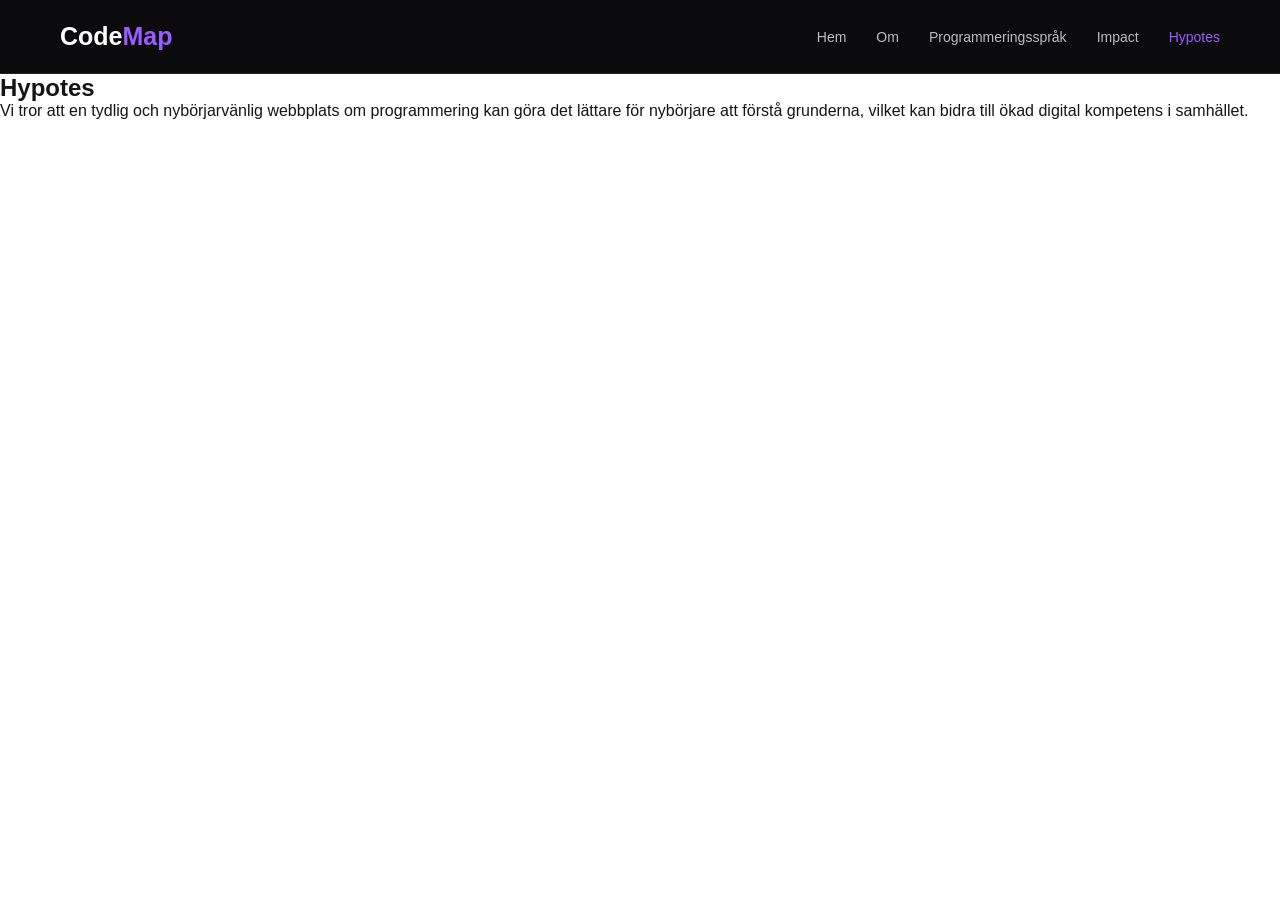
==== Hypotes.html @ 4ea24739 "Skapade hypotes" ====
<!DOCTYPE html>
<html lang="sv">

<head>
    <meta charset="UTF-8">
    <meta name="viewport" content="width=device-width, initial-scale=1.0">
    <title>Hypotes</title>
    <link rel="stylesheet" href="style.css">
</head>

<body>

<header>
    <nav>
        <div class="logo">
            Code<span>Map</span>
        </div>

        <ul class="menu">
            <li><a href="index.html">Hem</a></li>
            <li><a href="#">Om</a></li>
            <li><a href="programmeringssprak.html">Programmeringsspråk</a></li>
            <li><a href="Impact.html">Impact</a></li>
            <li><a href="Hypotes.html" class="active">Hypotes</a></li>
        </ul>
    </nav>
</header>

<main>
    <section class="hypotes">
        <h1>Hypotes</h1>

        <p>
            Vi tror att en tydlig och nybörjarvänlig webbplats om programmering kan göra det lättare för nybörjare att förstå grunderna, vilket kan bidra till ökad digital kompetens i samhället.
        </p>
    </section>
</main>

</body>
</html>
---- style.css ----
* {
    margin: 0;
    padding: 0;
    box-sizing: border-box;
}

body {
    font-family: Arial, Helvetica, sans-serif;

    background-color: #ffffff;

    color: #151515;
}


/* =================================
   MENY
================================= */

header {
    background-color: #0b0b0d;

    padding: 22px 60px;

    border-bottom: 1px solid #252329;
}

nav {
    max-width: 1200px;

    margin: auto;

    display: flex;

    align-items: center;

    justify-content: space-between;
}


/* LOGGA */

.logo {
    color: white;

    font-size: 25px;

    font-weight: bold;
}

.logo span {
    color: #9b5cff;
}


/* MENY-LÄNKAR */

.menu {
    list-style: none;

    display: flex;

    gap: 30px;
}

.menu a {
    color: #bdb9c5;

    text-decoration: none;

    font-size: 14px;

    transition: 0.2s;
}

.menu a:hover {
    color: white;
}

.menu a.active {
    color: #9b5cff;
}


/* =================================
   HERO / FRAMSIDA
================================= */

.hero {
    background-color: #0b0b0d;

    color: white;

    min-height: 600px;

    padding: 100px 60px;

    display: flex;

    align-items: center;

    justify-content: space-between;

    gap: 80px;
}

.hero-text {
    max-width: 600px;

    margin-left: calc((100% - 1200px) / 2);
}


/* LITEN RUBRIK */

.small-title {
    color: #9b5cff;

    font-size: 12px;

    font-weight: bold;

    letter-spacing: 2px;

    margin-bottom: 20px;
}


/* HUVUDRUBRIK */

.hero h1 {
    font-size: 58px;

    line-height: 1.1;

    margin-bottom: 25px;
}

.hero h1 span {
    color: #9b5cff;
}


/* BESKRIVNING */

.description {
    color: #aaa7b0;

    font-size: 17px;

    line-height: 1.7;

    max-width: 550px;

    margin-bottom: 30px;
}


/* KNAPP */

.button {
    display: inline-block;

    background-color: #8b4de8;

    color: white;

    text-decoration: none;

    padding: 14px 25px;

    border-radius: 6px;

    font-weight: bold;

    font-size: 14px;

    transition: 0.2s;
}

.button:hover {
    background-color: #7137c5;
}


/* =================================
   CODE-RUTA
================================= */

.code-box {
    width: 480px;

    background-color: #141318;

    border: 1px solid #302c38;

    border-radius: 10px;

    margin-right: calc((100% - 1200px) / 2);

    box-shadow: 0 20px 60px rgba(0, 0, 0, 0.4);
}


/* ÖVRE DELEN AV KODRUTAN */

.code-header {
    height: 45px;

    border-bottom: 1px solid #2b2731;

    display: flex;

    align-items: center;

    gap: 7px;

    padding-left: 18px;
}

.code-header span {
    width: 10px;

    height: 10px;

    border-radius: 50%;

    background-color: #555;
}


/* KOD */

.code {
    padding: 30px;

    font-family: "Courier New", monospace;

    font-size: 14px;

    line-height: 2;
}

.code p {
    color: white;
}

.number {
    color: #55515e;

    display: inline-block;

    width: 30px;
}

.purple {
    color: #b57cff;
}

.green {
    color: #8bd17c;
}

.comment {
    color: #65616c;
}


/* =================================
   OM CODEMAP
================================= */

.about {
    text-align: center;

    padding: 90px 30px;
}

.about h2 {
    font-size: 40px;

    margin-bottom: 20px;
}

.about h2 span {
    color: #8b4de8;
}

.about-text {
    max-width: 700px;

    margin: auto;

    color: #666;

    line-height: 1.8;

    font-size: 16px;
}
.abstract-hero {
    padding: 110px 24px 100px;
    text-align: center;
    background: linear-gradient(
        135deg,
        #ffffff,
        #f8f4ff
    );
}

.abstract-hero .section-content {
    max-width: 850px;
}

.abstract-hero h1 {
    margin: 20px 0;
    color: #17121f;
    font-size: clamp(2.5rem, 6vw, 5rem);
    line-height: 1.05;
    letter-spacing: -2px;
}

.abstract-hero p:not(.section-subtitle) {
    max-width: 680px;
    margin: 0 auto;
    color: #66616f;
    font-size: 1.1rem;
    line-height: 1.8;
}

.abstract-overview {
    padding: 100px 24px;
    background-color: #ffffff;
}

.abstract-overview h2 {
    margin: 18px 0 25px;
    color: #17121f;
    font-size: clamp(2rem, 4vw, 3rem);
}

.abstract-intro {
    max-width: 750px;
    margin-bottom: 45px;
    color: #66616f;
    line-height: 1.8;
}

.abstract-page-grid {
    display: grid;
    grid-template-columns: repeat(2, 1fr);
    gap: 25px;
}

.abstract-page-card {
    display: block;
    padding: 35px;
    border: 1px solid #e9e3f3;
    border-radius: 24px;
    background-color: #ffffff;
    color: inherit;
    text-decoration: none;
    box-shadow: 0 10px 35px rgba(40, 20, 70, 0.04);
    transition: transform 0.25s ease,
                box-shadow 0.25s ease;
}

.abstract-page-card:hover {
    transform: translateY(-6px);
    box-shadow: 0 15px 40px rgba(40, 20, 70, 0.1);
}

.abstract-page-card span {
    display: block;
    margin-bottom: 25px;
    color: #8b5cf6;
    font-size: 0.9rem;
    font-weight: bold;
}

.abstract-page-card h3 {
    margin-bottom: 15px;
    color: #17121f;
    font-size: 1.6rem;
}

.abstract-page-card p {
    min-height: 85px;
    margin-bottom: 25px;
    color: #66616f;
    line-height: 1.8;
}

.abstract-page-card strong {
    color: #8b5cf6;
}

.abstract-summary {
    padding: 100px 24px;
    text-align: center;
    background: linear-gradient(
        135deg,
        #f8f4ff,
        #ffffff
    );
}

.abstract-summary .section-content {
    max-width: 850px;
}

.abstract-summary h2 {
    margin: 18px 0;
    color: #17121f;
    font-size: clamp(2rem, 4vw, 3rem);
}

.abstract-summary p:not(.section-subtitle) {
    max-width: 700px;
    margin: 0 auto 30px;
    color: #66616f;
    line-height: 1.8;
}


/* =================================
   PROGRAMMERINGSSPRÅK
================================= */

.languages {
    background-color: #f6f3fa;

    padding: 90px 60px;
}


/* RUBRIK */

.section-title {
    max-width: 1200px;

    margin: auto;

    display: flex;

    justify-content: space-between;

    align-items: end;

    margin-bottom: 45px;
}

.section-title h2 {
    font-size: 38px;
}

.section-title > p {
    color: #666;

    max-width: 400px;

    line-height: 1.6;
}


/* KORT */

.language-container {
    max-width: 1200px;

    margin: auto;

    display: grid;

    grid-template-columns: repeat(4, 1fr);

    gap: 20px;
}

.language-card {
    background-color: white;

    border: 1px solid #ddd;

    border-radius: 10px;

    padding: 30px;

    transition: 0.2s;
}

.language-card:hover {
    transform: translateY(-5px);

    border-color: #a97bea;

    box-shadow: 0 10px 30px rgba(80, 40, 120, 0.1);
}


/* IKON */

.language-icon {
    width: 48px;

    height: 48px;

    background-color: #eee5fb;

    color: #7d3fd1;

    border-radius: 8px;

    display: flex;

    align-items: center;

    justify-content: center;

    font-weight: bold;

    margin-bottom: 25px;
}


/* KORT RUBRIK */

.language-card h3 {
    font-size: 22px;

    margin-bottom: 12px;
}


/* KORT TEXT */

.language-card p {
    color: #666;

    font-size: 14px;

    line-height: 1.7;

    min-height: 95px;

    margin-bottom: 20px;
}


/* LÄS MER */

.language-card a {
    color: #7d3fd1;

    text-decoration: none;

    font-size: 13px;

    font-weight: bold;
}


/* =================================
   QUIZ
================================= */

.quiz {
    padding: 100px 30px;

    text-align: center;

    background-color: white;
}

.quiz h2 {
    font-size: 40px;

    margin-bottom: 20px;
}

.quiz h2 span {
    color: #8b4de8;
}

.quiz p:not(.small-title) {
    color: #666;

    margin-bottom: 30px;
}


/* =================================
   FOOTER
================================= */

footer {
    background-color: #0b0b0d;

    color: white;

    padding: 50px 60px 25px;
}

.footer-content {
    max-width: 1200px;

    margin: auto;

    display: flex;

    justify-content: space-between;

    align-items: center;

    padding-bottom: 35px;
}

.footer-content p {
    color: #777;

    font-size: 13px;

    margin-top: 10px;
}

.footer-links {
    display: flex;

    gap: 25px;
}

.footer-links a {
    color: #999;

    text-decoration: none;

    font-size: 13px;
}

.footer-links a:hover {
    color: #9b5cff;
}

.copyright {
    max-width: 1200px;

    margin: auto;

    border-top: 1px solid #29262e;

    padding-top: 20px;

    color: #555;

    font-size: 12px;
}

/* ========================================
   PROGRAMMERINGSSPRÅK - INTRO
======================================== */

.languages-intro {
    background: #ffffff;
    text-align: center;
    padding: 100px 30px 110px;
}

.languages-intro h1 {
    max-width: 1000px;
    margin: 35px auto 25px;
    font-size: 58px;
    line-height: 1.1;
    color: #17151a;
}

.languages-intro h1 span {
    color: #9b5cff;
}

.intro-text {
    max-width: 850px;
    margin: 0 auto;
    font-size: 21px;
    line-height: 1.8;
    color: #66616d;
}


/* ========================================
   ÖVERSIKT
======================================== */

.language-overview {
    background: #f6f3fa;
    padding: 100px 3.5% 110px;
}

.overview-heading {
    display: flex;
    justify-content: space-between;
    align-items: end;
    gap: 60px;
    margin-bottom: 55px;
}

.overview-heading h2 {
    margin-top: 30px;
    font-size: 48px;
    color: #17151a;
}

.overview-heading > p {
    max-width: 450px;
    font-size: 20px;
    line-height: 1.8;
    color: #66616d;
}


/* ========================================
   SPRÅK-KORT
======================================== */

.language-grid {
    display: grid;
    grid-template-columns: repeat(4, 1fr);
    gap: 30px;
}

.language-card {
    background: #ffffff;
    border: 1px solid #ded9e5;
    border-radius: 15px;
    padding: 38px 30px;
    transition: transform 0.3s ease,
                box-shadow 0.3s ease;
}

.language-card:hover {
    transform: translateY(-8px);
    box-shadow: 0 15px 35px rgba(50, 25, 80, 0.10);
}

.language-icon {
    display: flex;
    justify-content: center;
    align-items: center;

    width: 70px;
    height: 70px;
    margin-bottom: 28px;

    border-radius: 12px;
    background: #eee3ff;

    color: #8b4de8;
    font-size: 24px;
    font-weight: bold;
}

.language-card h3 {
    margin-bottom: 15px;
    font-size: 25px;
    color: #17151a;
}

.language-card p {
    min-height: 90px;
    font-size: 16px;
    line-height: 1.7;
    color: #6b6572;
}

.language-link {
    display: inline-block;
    margin-top: 20px;

    color: #8b4de8;
    font-weight: bold;
    text-decoration: none;
}

.language-link:hover {
    color: #6e2fc5;
}


/* ========================================
   DETALJER OM SPRÅKEN
======================================== */

.language-details {
    background: #ffffff;
    padding: 100px 6%;
}

.language-detail {
    display: grid;
    grid-template-columns: 1fr 1fr;
    align-items: center;
    gap: 100px;

    max-width: 1300px;
    margin: 0 auto;
    padding: 90px 0;

    border-bottom: 1px solid #e8e3ee;
}

.language-detail:last-child {
    border-bottom: none;
}

.language-detail.reverse .detail-text {
    order: 2;
}

.language-detail.reverse .detail-code {
    order: 1;
}

.detail-text h2 {
    margin: 25px 0;
    font-size: 43px;
    line-height: 1.15;
    color: #17151a;
}

.detail-text p:not(.small-title) {
    font-size: 18px;
    line-height: 1.8;
    color: #66616d;
}

.detail-text h3 {
    margin-top: 30px;
    margin-bottom: 15px;
    color: #17151a;
}

.detail-text ul {
    padding-left: 22px;
    color: #66616d;
    line-height: 2;
}


/* ========================================
   KODRUTOR
======================================== */

.detail-code {
    overflow: hidden;

    background: #141318;
    border: 1px solid #38313f;
    border-radius: 15px;

    box-shadow: 0 20px 50px rgba(20, 15, 30, 0.12);
}

.detail-code .code-header {
    display: flex;
    gap: 10px;
    align-items: center;

    padding: 20px 25px;
    border-bottom: 1px solid #38313f;
}

.detail-code .code-header span {
    width: 14px;
    height: 14px;
    border-radius: 50%;
    background: #5d5962;
}

.detail-code pre {
    overflow-x: auto;
    padding: 35px;

    color: #d8c9e8;
    font-size: 16px;
    line-height: 1.8;
}

.detail-code code {
    font-family: "Courier New", monospace;
}


/* ========================================
   AVSLUTNING
======================================== */

.languages-ending {
    padding: 100px 30px;
    text-align: center;
    background: #f6f3fa;
}

.languages-ending h2 {
    margin: 25px auto;
    font-size: 45px;
    color: #17151a;
}

.languages-ending p:not(.small-title) {
    max-width: 600px;
    margin: 0 auto 30px;

    font-size: 19px;
    line-height: 1.7;
    color: #66616d;
}


/* ========================================
   RESPONSIV DESIGN
======================================== */

@media (max-width: 1100px) {

    .language-grid {
        grid-template-columns: repeat(2, 1fr);
    }

    .overview-heading {
        align-items: start;
        flex-direction: column;
        gap: 10px;
    }

    .language-detail {
        gap: 50px;
    }

    .languages-intro h1 {
        font-size: 48px;
    }

}


@media (max-width: 750px) {

    .languages-intro {
        padding: 70px 25px;
    }

    .languages-intro h1 {
        font-size: 38px;
    }

    .intro-text {
        font-size: 17px;
    }

    .language-overview {
        padding: 70px 25px;
    }

    .overview-heading h2 {
        font-size: 36px;
    }

    .language-grid {
        grid-template-columns: 1fr;
    }

    .language-details {
        padding: 50px 25px;
    }

    .language-detail {
        grid-template-columns: 1fr;
        gap: 35px;
        padding: 60px 0;
    }

    .language-detail.reverse .detail-text,
    .language-detail.reverse .detail-code {
        order: initial;
    }

    .detail-text h2 {
        font-size: 34px;
    }

    .languages-ending h2 {
        font-size: 34px;
    }

}
/* Responsiv design */
@media (max-width: 700px) {

    .abstract-hero,
    .abstract-overview,
    .abstract-summary {
        padding: 70px 20px;
    }

    .abstract-page-grid {
        grid-template-columns: 1fr;
    }

    .abstract-page-card {
        padding: 28px;
    }

    .abstract-page-card p {
        min-height: auto;
    }

}

.abstract-overview {
    padding: 100px 24px;
    background-color: #ffffff;
    text-align: center;
}

.abstract-overview .section-content {
    max-width: 850px;
    margin: 0 auto;
    text-align: center;
}

.abstract-overview p {
    max-width: 850px;
    margin-left: auto;
    margin-right: auto;
}
/* Centrera hela idéabstract-sidan */

.abstract-hero,
.abstract-overview,
.abstract-summary {
    text-align: center;
}

/* Centrera innehållets bredd */
.abstract-hero .section-content,
.abstract-overview .section-content,
.abstract-summary .section-content {
    max-width: 850px;
    margin: 0 auto;
}

/* Centrera korten på sidan */
.abstract-page-grid {
    max-width: 1100px;
    margin: 0 auto;
}

/* Centrera texten i korten */
.abstract-page-card {
    text-align: center;
}

/* Centrera knappar */
.abstract-overview .button,
.abstract-summary .button {
    display: block;
    width: fit-content;
    margin: 30px auto 0;
}
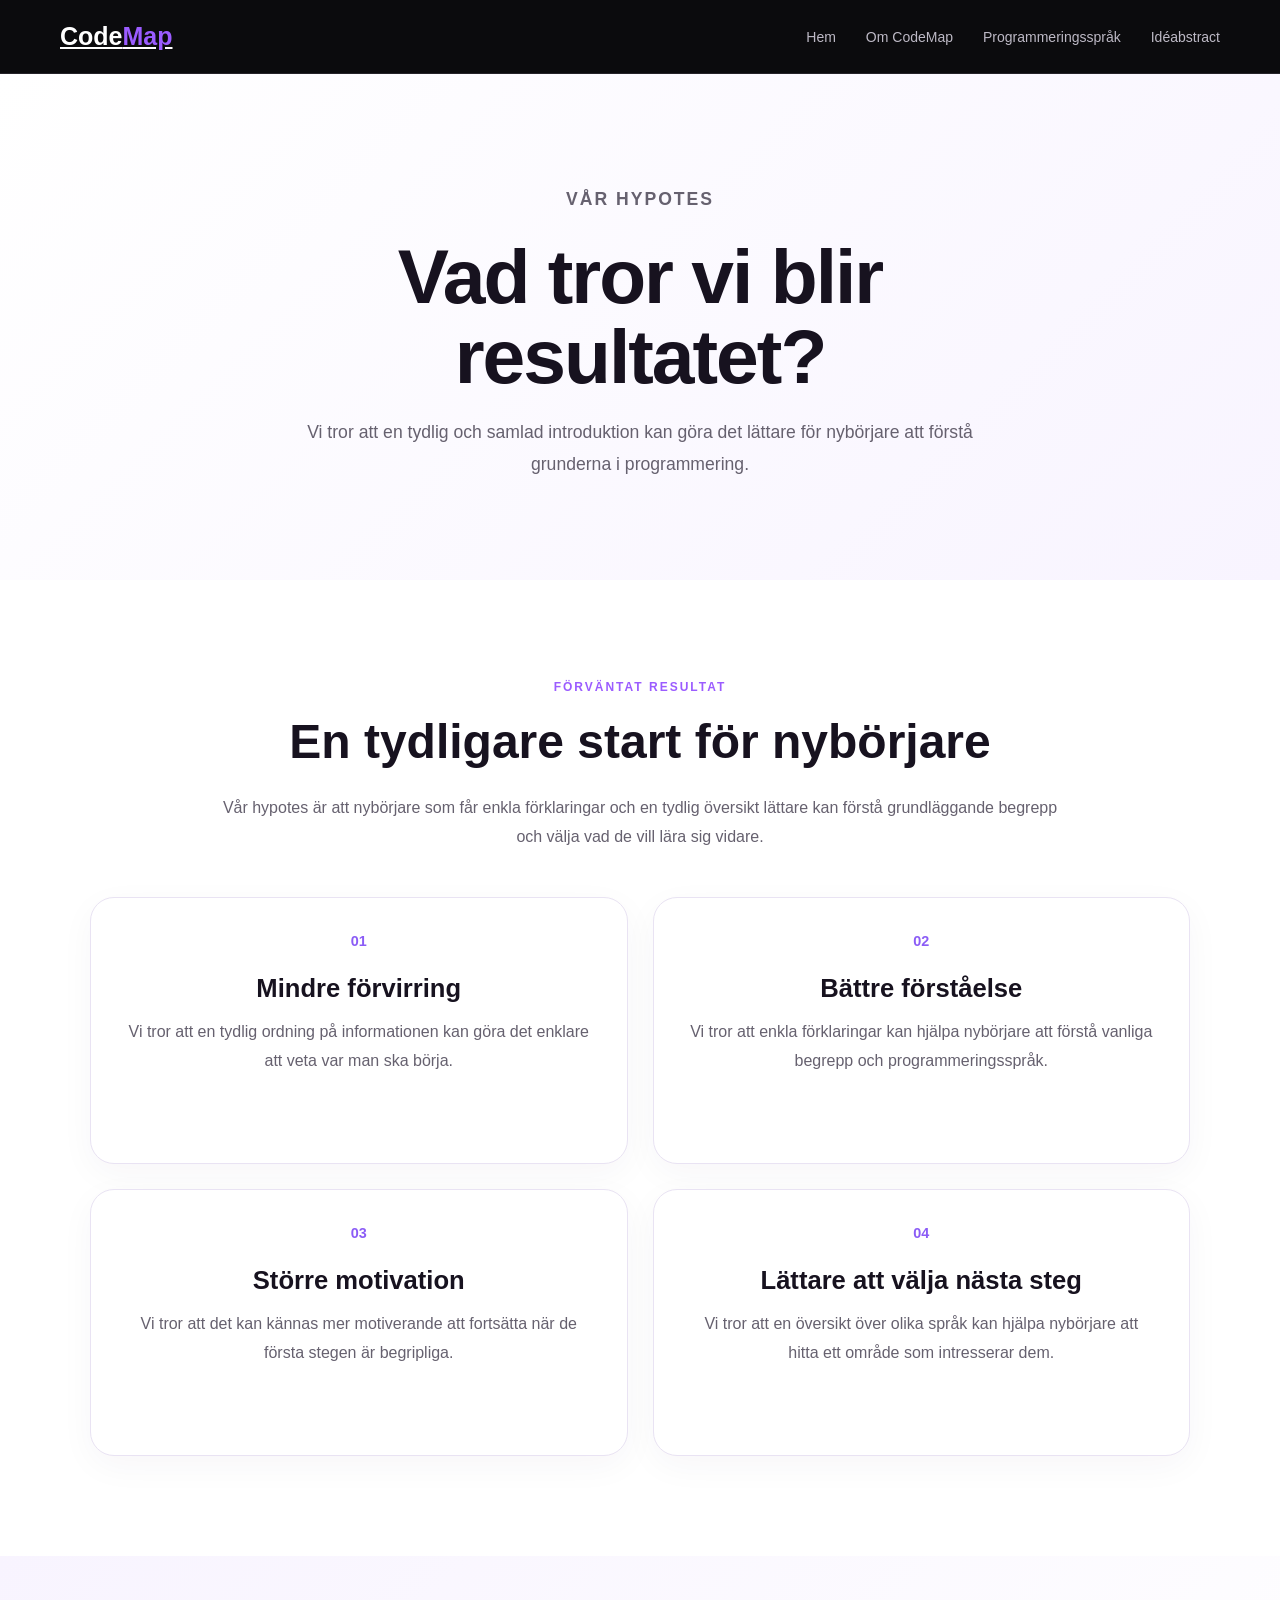
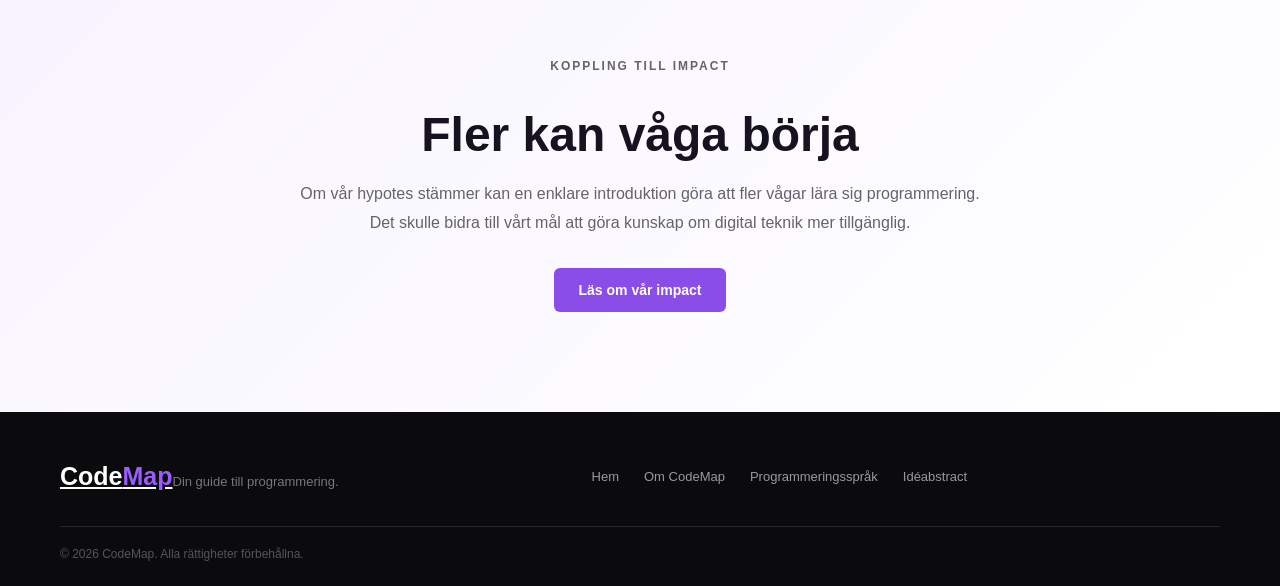
==== commit 59b59885: "Gjorde ändringar" ====
--- a/Hypotes.html
+++ b/Hypotes.html
@@ -4,37 +4,252 @@
 <head>
     <meta charset="UTF-8">
     <meta name="viewport" content="width=device-width, initial-scale=1.0">
-    <title>Hypotes</title>
+
+    <title>CodeMap - Hypotes</title>
+
     <link rel="stylesheet" href="style.css">
 </head>
 
 <body>
 
-<header>
-    <nav>
-        <div class="logo">
-            Code<span>Map</span>
+    <!-- Sidhuvud -->
+    <header>
+
+        <nav>
+
+            <!-- Logotyp -->
+            <a href="index.html" class="logo">
+                Code<span>Map</span>
+            </a>
+
+            <!-- Meny -->
+            <ul class="menu">
+
+                <li>
+                    <a href="index.html">Hem</a>
+                </li>
+
+                <li>
+                    <a href="om.html">Om CodeMap</a>
+                </li>
+
+                <li>
+                    <a href="programmeringssprak.html">
+                        Programmeringsspråk
+                    </a>
+                </li>
+
+                <li>
+                    <a href="ideabstract.html">
+                        Idéabstract
+                    </a>
+                </li>
+
+            </ul>
+
+        </nav>
+
+    </header>
+
+
+    <!-- Huvudinnehåll -->
+    <main>
+
+        <!-- Introduktion -->
+        <section class="abstract-hero">
+
+            <div class="section-content">
+
+                <p class="small-title">
+                    VÅR HYPOTES
+                </p>
+
+                <h1>
+                    Vad tror vi blir resultatet?
+                </h1>
+
+                <p>
+                    Vi tror att en tydlig och samlad introduktion
+                    kan göra det lättare för nybörjare att förstå
+                    grunderna i programmering.
+                </p>
+
+            </div>
+
+        </section>
+
+
+        <!-- Hypotesen -->
+        <section class="abstract-overview">
+
+            <div class="section-content">
+
+                <p class="small-title">
+                    FÖRVÄNTAT RESULTAT
+                </p>
+
+                <h2>
+                    En tydligare start för nybörjare
+                </h2>
+
+                <p class="abstract-intro">
+                    Vår hypotes är att nybörjare som får enkla
+                    förklaringar och en tydlig översikt lättare
+                    kan förstå grundläggande begrepp och välja
+                    vad de vill lära sig vidare.
+                </p>
+
+            </div>
+
+
+            <!-- Delar av det förväntade resultatet -->
+            <div class="abstract-page-grid">
+
+                <article class="abstract-page-card">
+
+                    <span>01</span>
+
+                    <h3>
+                        Mindre förvirring
+                    </h3>
+
+                    <p>
+                        Vi tror att en tydlig ordning på
+                        informationen kan göra det enklare
+                        att veta var man ska börja.
+                    </p>
+
+                </article>
+
+
+                <article class="abstract-page-card">
+
+                    <span>02</span>
+
+                    <h3>
+                        Bättre förståelse
+                    </h3>
+
+                    <p>
+                        Vi tror att enkla förklaringar kan
+                        hjälpa nybörjare att förstå vanliga
+                        begrepp och programmeringsspråk.
+                    </p>
+
+                </article>
+
+
+                <article class="abstract-page-card">
+
+                    <span>03</span>
+
+                    <h3>
+                        Större motivation
+                    </h3>
+
+                    <p>
+                        Vi tror att det kan kännas mer
+                        motiverande att fortsätta när
+                        de första stegen är begripliga.
+                    </p>
+
+                </article>
+
+
+                <article class="abstract-page-card">
+
+                    <span>04</span>
+
+                    <h3>
+                        Lättare att välja nästa steg
+                    </h3>
+
+                    <p>
+                        Vi tror att en översikt över olika
+                        språk kan hjälpa nybörjare att
+                        hitta ett område som intresserar dem.
+                    </p>
+
+                </article>
+
+            </div>
+
+        </section>
+
+
+        <!-- Koppling till impact -->
+        <section class="abstract-summary">
+
+            <div class="section-content">
+
+                <p class="small-title">
+                    KOPPLING TILL IMPACT
+                </p>
+
+                <h2>
+                    Fler kan våga börja
+                </h2>
+
+                <p>
+                    Om vår hypotes stämmer kan en enklare
+                    introduktion göra att fler vågar lära sig
+                    programmering. Det skulle bidra till vårt
+                    mål att göra kunskap om digital teknik
+                    mer tillgänglig.
+                </p>
+
+                <a href="impact.html" class="button">
+                    Läs om vår impact
+                </a>
+
+            </div>
+
+        </section>
+
+    </main>
+
+
+    <!-- Sidfot -->
+    <footer>
+
+        <div class="footer-content">
+
+            <a href="index.html" class="logo">
+                Code<span>Map</span>
+            </a>
+
+            <p>
+                Din guide till programmering.
+            </p>
+
+            <nav class="footer-links" aria-label="Sidfotens länkar">
+
+                <a href="index.html">
+                    Hem
+                </a>
+
+                <a href="om.html">
+                    Om CodeMap
+                </a>
+
+                <a href="programmeringssprak.html">
+                    Programmeringsspråk
+                </a>
+
+                <a href="ideabstract.html">
+                    Idéabstract
+                </a>
+
+            </nav>
+
         </div>
 
-        <ul class="menu">
-            <li><a href="index.html">Hem</a></li>
-            <li><a href="#">Om</a></li>
-            <li><a href="programmeringssprak.html">Programmeringsspråk</a></li>
-            <li><a href="Impact.html">Impact</a></li>
-            <li><a href="Hypotes.html" class="active">Hypotes</a></li>
-        </ul>
-    </nav>
-</header>
-
-<main>
-    <section class="hypotes">
-        <h1>Hypotes</h1>
-
-        <p>
-            Vi tror att en tydlig och nybörjarvänlig webbplats om programmering kan göra det lättare för nybörjare att förstå grunderna, vilket kan bidra till ökad digital kompetens i samhället.
+        <p class="copyright">
+            &copy; 2026 CodeMap. Alla rättigheter förbehållna.
         </p>
-    </section>
-</main>
+
+    </footer>
 
 </body>
+
 </html>
--- a/style.css
+++ b/style.css
@@ -1065,3 +1065,57 @@
     width: fit-content;
     margin: 30px auto 0;
 }
+
+
+/* ========================================
+   IMPACT
+======================================== */
+
+.impact {
+    max-width: 900px;
+    margin: 80px auto;
+    padding: 45px 50px;
+    background-color: #f8f4ff;
+    border: 1px solid #e9e3f3;
+    border-radius: 24px;
+    box-shadow: 0 10px 35px rgba(40, 20, 70, 0.06);
+}
+
+.impact h1 {
+    font-size: 48px;
+    margin-bottom: 25px;
+    color: #17151a;
+}
+
+.impact p {
+    font-size: 18px;
+    line-height: 1.8;
+    color: #66616d;
+}
+
+
+/* ========================================
+   HYPOTES
+======================================== */
+
+.hypotes {
+    max-width: 900px;
+    margin: 80px auto;
+    padding: 45px 50px;
+    background-color: #f8f4ff;
+    border: 1px solid #e9e3f3;
+    border-radius: 24px;
+    box-shadow: 0 10px 35px rgba(40, 20, 70, 0.06);
+}
+
+.hypotes h1 {
+    font-size: 48px;
+    margin-bottom: 25px;
+    color: #17151a;
+}
+
+.hypotes p {
+    font-size: 18px;
+    line-height: 1.8;
+    color: #66616d;
+}
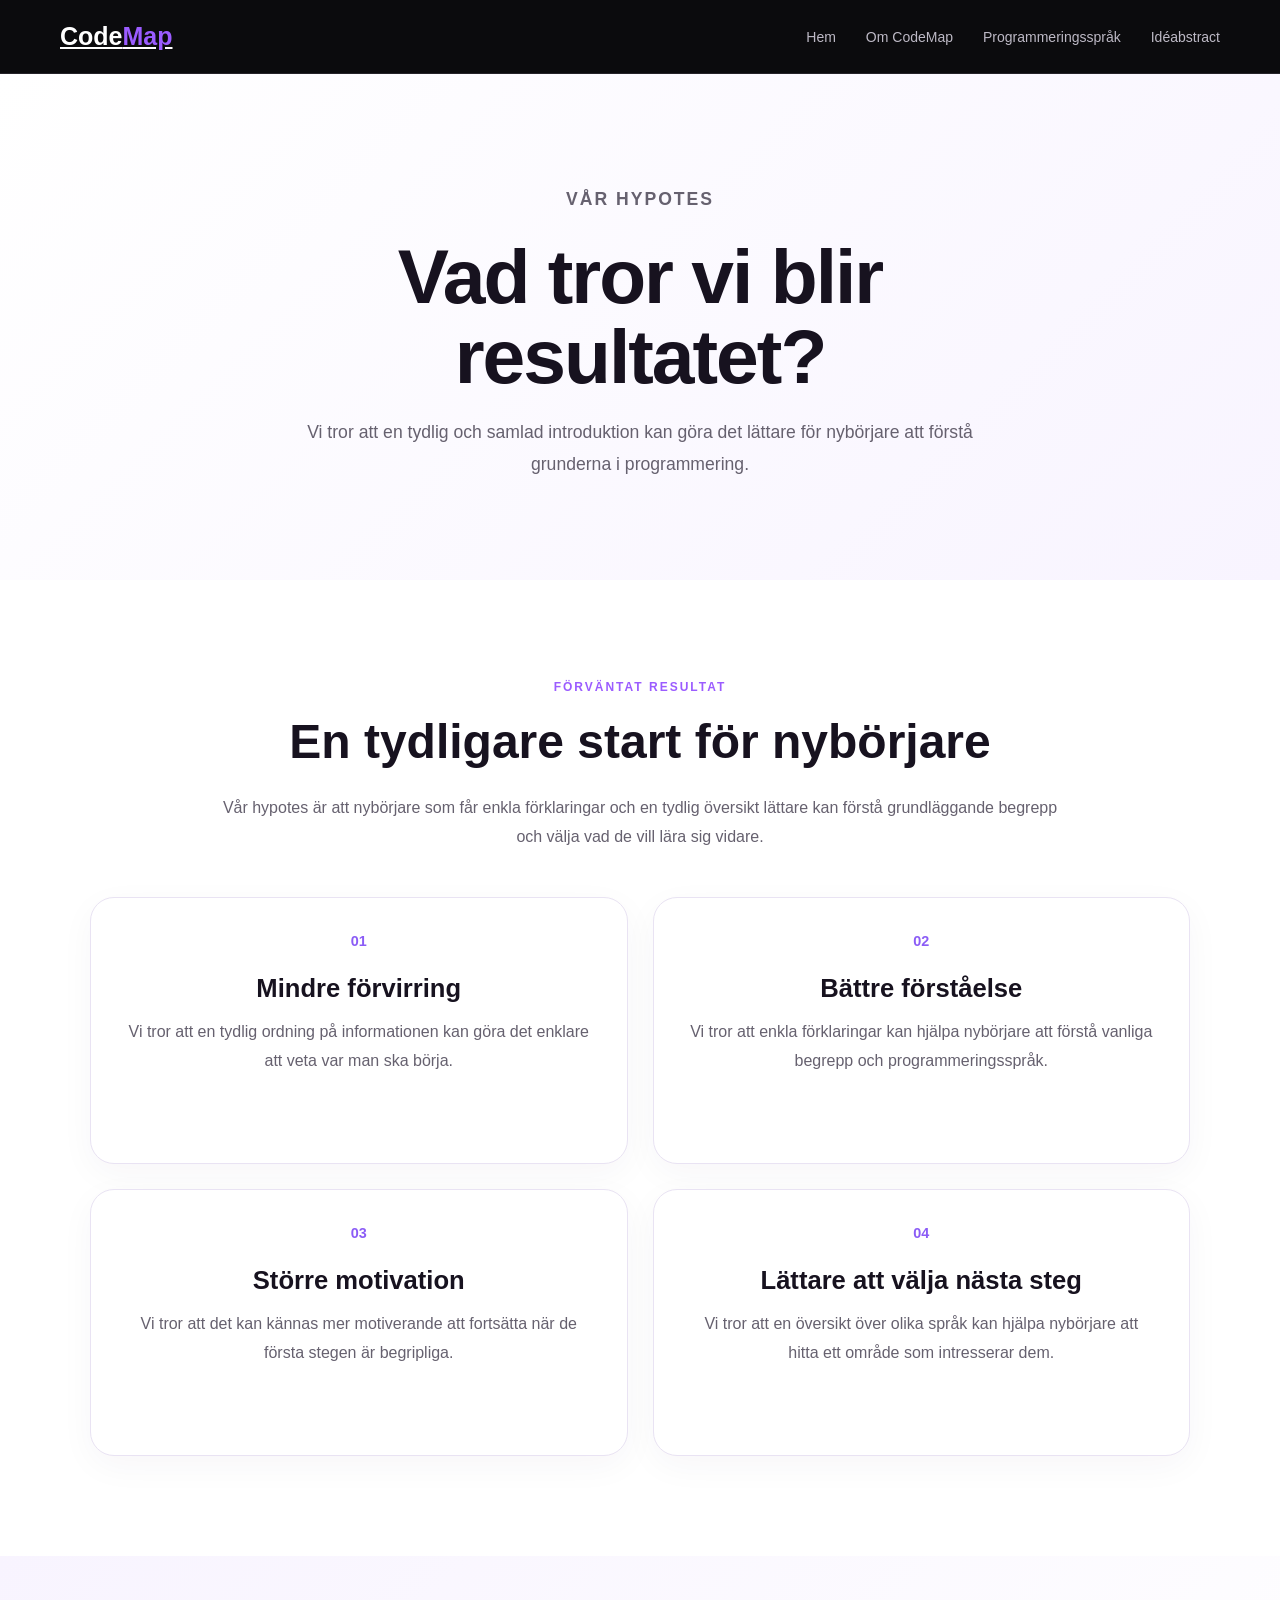
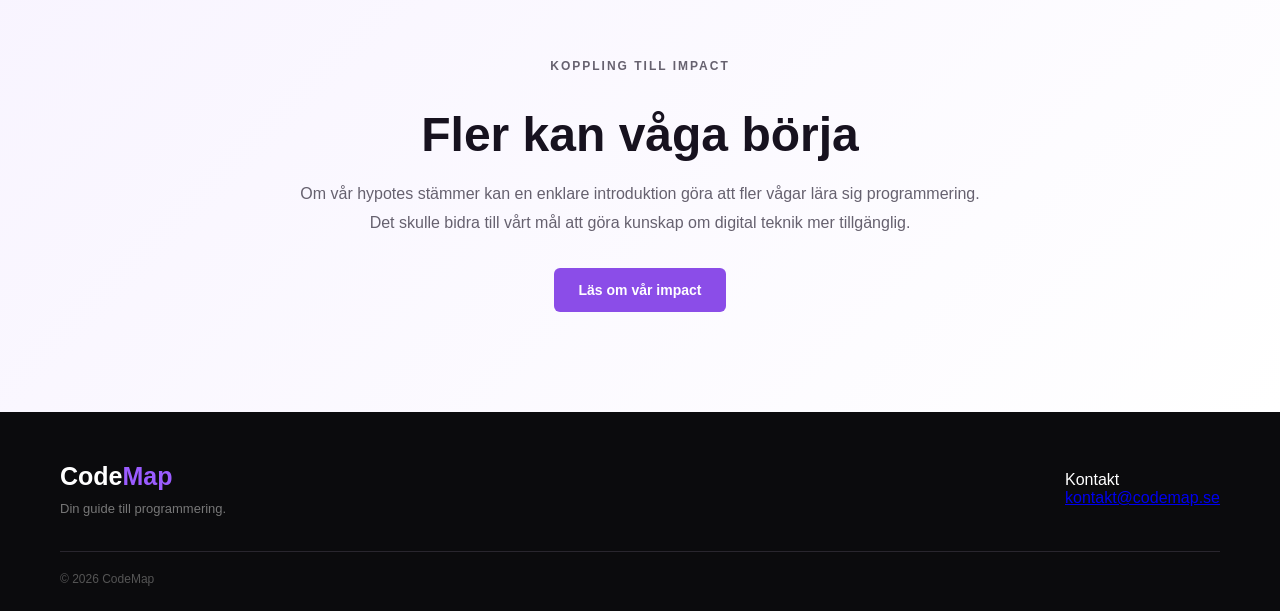
==== commit 94e3ae2f: "Lade till" ====
--- a/Hypotes.html
+++ b/Hypotes.html
@@ -209,47 +209,51 @@
     </main>
 
 
-    <!-- Sidfot -->
     <footer>
 
         <div class="footer-content">
 
-            <a href="index.html" class="logo">
-                Code<span>Map</span>
-            </a>
-
-            <p>
-                Din guide till programmering.
-            </p>
-
-            <nav class="footer-links" aria-label="Sidfotens länkar">
-
-                <a href="index.html">
-                    Hem
-                </a>
-
-                <a href="om.html">
-                    Om CodeMap
-                </a>
-
-                <a href="programmeringssprak.html">
-                    Programmeringsspråk
-                </a>
-
-                <a href="ideabstract.html">
-                    Idéabstract
-                </a>
-
-            </nav>
+            <div>
+
+                <div class="logo">
+                    Code<span>Map</span>
+                </div>
+
+                <p>
+                    Din guide till programmering.
+                </p>
+
+            </div>
+
+
+            <div class="footer-links">
+
+                
+
+            </div>
+    <div class="footer-contact" id="kontakt">
+    <div class="contact-title">
+        Kontakt
+    </div>
+
+    <a href="mailto:kontakt@codemap.se">
+        kontakt@codemap.se
+    </a>
+</div>
+
 
         </div>
 
-        <p class="copyright">
-            &copy; 2026 CodeMap. Alla rättigheter förbehållna.
-        </p>
+         
+        <div class="copyright">
+
+            © 2026 CodeMap
+
+        </div>
 
     </footer>
 
+
 </body>
 
-</html>+</html>
--- a/style.css
+++ b/style.css
@@ -1118,4 +1118,219 @@
     font-size: 18px;
     line-height: 1.8;
     color: #66616d;
+}
+
+/* ========================================
+   QUIZ-SIDA
+======================================== */
+
+.quiz-intro {
+    text-align: center;
+    padding: 80px 30px 50px;
+    background-color: #ffffff;
+}
+
+.quiz-intro h1 {
+    font-size: 48px;
+    margin-bottom: 20px;
+    color: #17151a;
+}
+
+.quiz-intro h1 span {
+    color: #9b5cff;
+}
+
+.quiz-intro-text {
+    max-width: 700px;
+    margin: 0 auto;
+    color: #66616d;
+    font-size: 17px;
+    line-height: 1.7;
+}
+
+
+/* BAKGRUND RUNT QUIZET */
+
+.quiz-page {
+    background-color: #f6f3fa;
+    padding: 70px 30px 100px;
+}
+
+
+/* SJÄLVA QUIZ-RUTAN */
+
+.quiz-container {
+    max-width: 750px;
+    margin: 0 auto;
+    background-color: #ffffff;
+    border: 1px solid #e3ddea;
+    border-radius: 16px;
+    padding: 40px;
+    box-shadow: 0 15px 40px rgba(50, 25, 80, 0.08);
+}
+
+
+/* FRÅGA + POÄNG */
+
+.quiz-top {
+    display: flex;
+    justify-content: space-between;
+    align-items: center;
+    margin-bottom: 20px;
+}
+
+.quiz-number,
+.quiz-score {
+    color: #66616d;
+    font-size: 14px;
+    font-weight: bold;
+}
+
+
+/* PROGRESS BAR */
+
+.progress-bar {
+    width: 100%;
+    height: 8px;
+    background-color: #eee9f3;
+    border-radius: 20px;
+    overflow: hidden;
+    margin-bottom: 35px;
+}
+
+.progress {
+    height: 100%;
+    width: 10%;
+    background-color: #9b5cff;
+    border-radius: 20px;
+    transition: width 0.3s ease;
+}
+
+
+/* FRÅGAN */
+
+.question-category {
+    color: #9b5cff;
+    font-size: 12px;
+    font-weight: bold;
+    letter-spacing: 2px;
+    margin-bottom: 12px;
+}
+
+.question-box h2 {
+    font-size: 28px;
+    color: #17151a;
+    margin-bottom: 30px;
+}
+
+
+/* SVARSALTERNATIV */
+
+.answers {
+    display: grid;
+    gap: 12px;
+}
+
+.answer-button {
+    width: 100%;
+    padding: 16px 18px;
+    text-align: left;
+    background-color: #ffffff;
+    border: 1px solid #ddd7e5;
+    border-radius: 8px;
+    color: #29252e;
+    font-size: 15px;
+    cursor: pointer;
+    transition: 0.2s;
+}
+
+.answer-button:hover {
+    border-color: #9b5cff;
+    background-color: #faf7ff;
+}
+
+.answer-button.correct {
+    background-color: #e8f7e8;
+    border-color: #68b568;
+}
+
+.answer-button.wrong {
+    background-color: #fdeaea;
+    border-color: #d96b6b;
+}
+
+
+/* FEEDBACK */
+
+.feedback {
+    margin-top: 20px;
+    font-weight: bold;
+    color: #55505c;
+}
+
+
+/* NÄSTA FRÅGA */
+
+.quiz-next {
+    display: none;
+    margin-top: 25px;
+    padding: 13px 22px;
+    border: none;
+    border-radius: 6px;
+    background-color: #8b4de8;
+    color: white;
+    font-size: 14px;
+    font-weight: bold;
+    cursor: pointer;
+}
+
+.quiz-next:hover {
+    background-color: #7137c5;
+}
+
+
+/* RESULTAT */
+
+.quiz-result {
+    text-align: center;
+    padding: 30px 10px;
+}
+
+.quiz-result h2 {
+    margin-bottom: 15px;
+}
+
+.quiz-result h2 span {
+    color: #9b5cff;
+}
+
+.quiz-result .quiz-next {
+    display: inline-block;
+    margin: 25px auto 0;
+}
+
+
+/* MOBIL */
+
+@media (max-width: 700px) {
+
+    .quiz-intro {
+        padding: 60px 20px 40px;
+    }
+
+    .quiz-intro h1 {
+        font-size: 36px;
+    }
+
+    .quiz-page {
+        padding: 40px 20px 70px;
+    }
+
+    .quiz-container {
+        padding: 25px 20px;
+    }
+
+    .question-box h2 {
+        font-size: 23px;
+    }
 }
